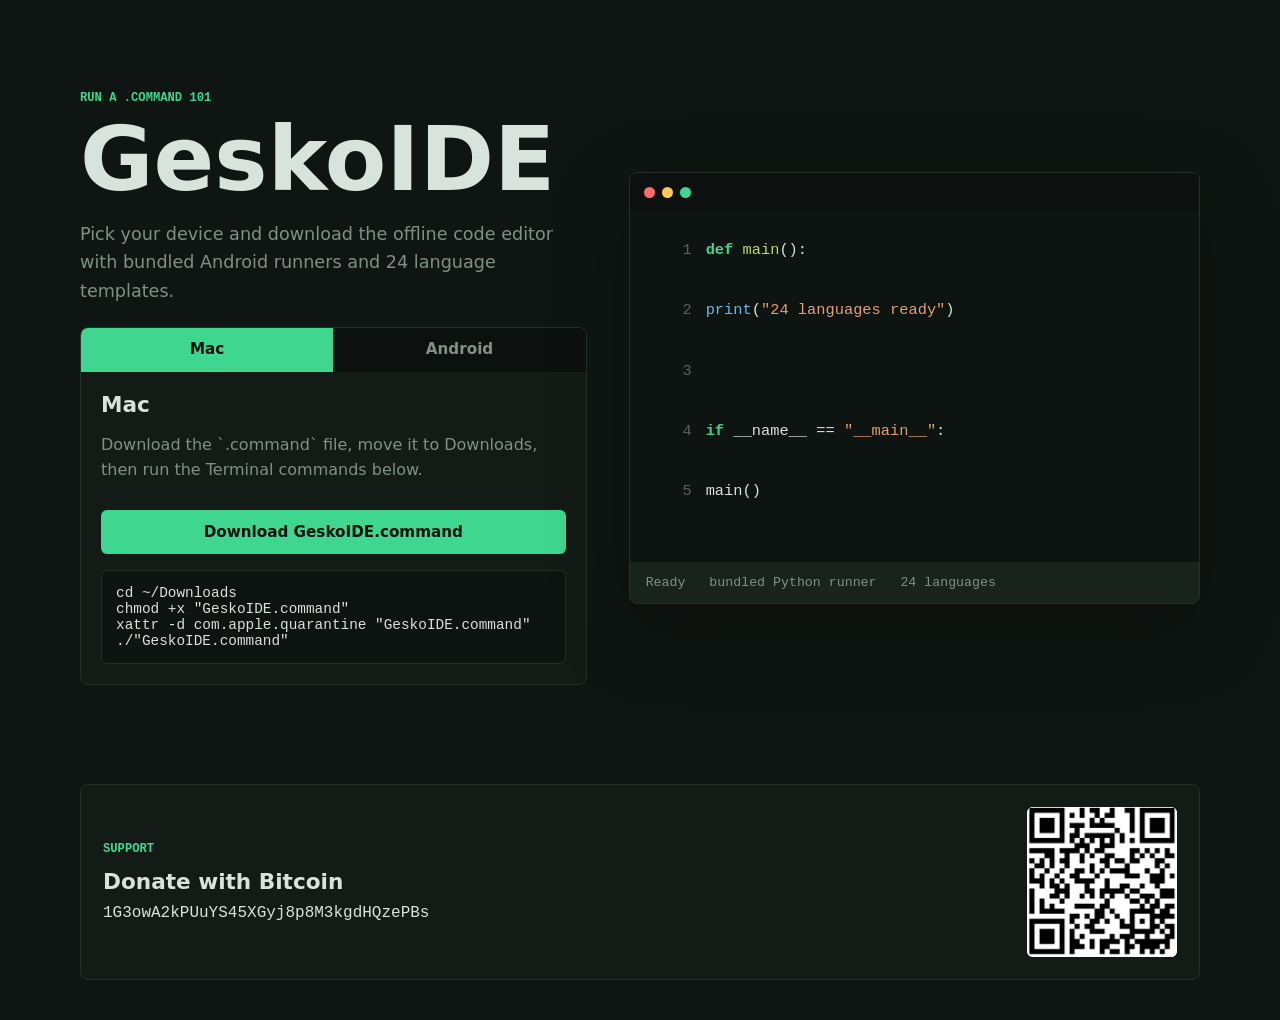
==== index.html @ e7c5723a "Add bundled Android runners" ====
<!doctype html>
<html lang="en">
<head>
  <meta charset="utf-8">
  <meta name="viewport" content="width=device-width, initial-scale=1">
  <title>GeskoIDE - Run a .command 101</title>
  <link rel="stylesheet" href="assets/site.css">
</head>
<body>
  <main class="shell">
    <section class="hero" aria-labelledby="title">
      <div class="hero-copy">
        <p class="eyebrow">Run a .command 101</p>
        <h1 id="title">GeskoIDE</h1>
        <p class="intro">Pick your device and download the offline code editor with bundled Android runners and 24 language templates.</p>
        <div class="device-card" aria-label="Choose device">
          <div class="segmented" role="tablist" aria-label="Device">
            <button class="segment active" type="button" data-device="mac" role="tab" aria-selected="true">Mac</button>
            <button class="segment" type="button" data-device="android" role="tab" aria-selected="false">Android</button>
          </div>
          <div class="download-panel" id="mac-panel">
            <h2>Mac</h2>
            <p>Download the `.command` file, move it to Downloads, then run the Terminal commands below.</p>
            <a class="download-button" href="GeskoIDE.command" download>Download GeskoIDE.command</a>
            <pre><code>cd ~/Downloads
chmod +x "GeskoIDE.command"
xattr -d com.apple.quarantine "GeskoIDE.command"
./"GeskoIDE.command"</code></pre>
          </div>
          <div class="download-panel hidden" id="android-panel">
            <h2>Android</h2>
            <p>Download the runner APK with bundled Python, JavaScript, basic TypeScript, SQL, Shell, HTML, CSS, Markdown, and JSON support.</p>
            <a class="download-button" href="GeskoIDE.apk" download>Download GeskoIDE.apk</a>
            <ol>
              <li>Tap the APK after it finishes downloading.</li>
              <li>Allow installation from this source if Android asks.</li>
              <li>Open GeskoIDE from your app launcher and choose New or Lang.</li>
            </ol>
          </div>
        </div>
      </div>
      <div class="preview" aria-label="GeskoIDE preview">
        <div class="preview-top">
          <span></span><span></span><span></span>
        </div>
        <div class="preview-body">
          <div class="line dim">1</div><div><span class="kw">def</span> <span class="fn">main</span>():</div>
          <div class="line dim">2</div><div>    <span class="bi">print</span>(<span class="str">"24 languages ready"</span>)</div>
          <div class="line dim">3</div><div></div>
          <div class="line dim">4</div><div><span class="kw">if</span> __name__ == <span class="str">"__main__"</span>:</div>
          <div class="line dim">5</div><div>    main()</div>
        </div>
        <div class="preview-status">Ready &nbsp; bundled Python runner &nbsp; 24 languages</div>
      </div>
    </section>

    <section class="support" aria-labelledby="support-title">
      <div>
        <p class="eyebrow">Support</p>
        <h2 id="support-title">Donate with Bitcoin</h2>
        <p class="address">1G3owA2kPUuYS45XGyj8p8M3kgdHQzePBs</p>
      </div>
      <img src="bitcoin-qr.jpg" alt="Bitcoin donation QR code">
    </section>
  </main>
  <script src="assets/site.js"></script>
</body>
</html>
---- assets/site.css ----
:root {
  color-scheme: dark;
  --bg: #0f1512;
  --panel: #131b17;
  --editor: #0e1411;
  --gutter: #0c110f;
  --status: #18231d;
  --hover: #1d2a23;
  --active: #24352c;
  --border: #233129;
  --fg: #d7e3db;
  --dim: #7f9187;
  --faint: #54655c;
  --accent: #3fd68f;
  --accent-dark: #2a9463;
  --error: #ff6b6b;
  --warn: #ffc857;
  --info: #6fb7ff;
}

* {
  box-sizing: border-box;
}

body {
  margin: 0;
  min-height: 100vh;
  font-family: Inter, ui-sans-serif, system-ui, -apple-system, BlinkMacSystemFont, "Segoe UI", sans-serif;
  background: var(--bg);
  color: var(--fg);
}

.shell {
  width: min(1120px, calc(100% - 32px));
  margin: 0 auto;
}

.hero {
  min-height: min(760px, 92vh);
  display: grid;
  grid-template-columns: minmax(0, 0.94fr) minmax(320px, 1.06fr);
  gap: 42px;
  align-items: center;
  padding: 46px 0 30px;
}

.hero > * {
  min-width: 0;
}

.eyebrow {
  margin: 0 0 12px;
  color: var(--accent);
  font: 700 0.76rem/1.2 ui-monospace, SFMono-Regular, Menlo, Monaco, Consolas, monospace;
  text-transform: uppercase;
}

h1 {
  margin: 0;
  font-size: clamp(3.1rem, 7vw, 6.6rem);
  line-height: 0.95;
  letter-spacing: 0;
}

h2 {
  margin: 0 0 10px;
  font-size: 1.35rem;
}

.intro {
  max-width: 520px;
  margin: 18px 0 22px;
  color: var(--dim);
  font-size: 1.1rem;
  line-height: 1.6;
}

.device-card,
.preview,
.support {
  border: 1px solid var(--border);
  background: var(--panel);
  border-radius: 8px;
}

.device-card {
  overflow: hidden;
}

.segmented {
  display: grid;
  grid-template-columns: 1fr 1fr;
  background: var(--gutter);
}

button,
.download-button {
  min-height: 44px;
  border: 0;
  font: 700 0.95rem/1 ui-sans-serif, system-ui, sans-serif;
  cursor: pointer;
}

.segment {
  color: var(--dim);
  background: transparent;
}

.segment.active {
  color: #06120d;
  background: var(--accent);
}

.download-panel {
  padding: 20px;
}

.download-panel p,
.download-panel li {
  color: var(--dim);
  line-height: 1.55;
}

.download-button {
  display: inline-flex;
  align-items: center;
  justify-content: center;
  text-align: center;
  width: 100%;
  margin: 12px 0 16px;
  padding: 0 18px;
  border-radius: 6px;
  color: #06120d;
  background: var(--accent);
  text-decoration: none;
}

pre {
  overflow-x: auto;
  margin: 0;
  padding: 14px;
  color: var(--fg);
  background: var(--editor);
  border: 1px solid var(--border);
  border-radius: 6px;
  white-space: pre-wrap;
  overflow-wrap: anywhere;
}

code {
  font-family: ui-monospace, SFMono-Regular, Menlo, Monaco, Consolas, monospace;
  font-size: 0.9rem;
}

.hidden {
  display: none;
}

.preview {
  overflow: hidden;
  box-shadow: 0 24px 80px rgba(0, 0, 0, 0.28);
}

.preview-top {
  display: flex;
  gap: 7px;
  padding: 14px;
  background: var(--gutter);
}

.preview-top span {
  width: 11px;
  height: 11px;
  border-radius: 50%;
  background: var(--faint);
}

.preview-top span:first-child {
  background: var(--error);
}

.preview-top span:nth-child(2) {
  background: var(--warn);
}

.preview-top span:nth-child(3) {
  background: var(--accent);
}

.preview-body {
  display: grid;
  grid-template-columns: 42px minmax(440px, 1fr);
  gap: 0 14px;
  min-height: 350px;
  overflow-x: auto;
  padding: 24px 20px;
  background: var(--editor);
  font: 0.96rem/1.95 ui-monospace, SFMono-Regular, Menlo, Monaco, Consolas, monospace;
}

.line {
  text-align: right;
  color: var(--faint);
}

.kw {
  color: #45d38a;
  font-weight: 700;
}

.fn {
  color: #bcd96c;
}

.bi {
  color: #6cb8e8;
}

.str {
  color: #e6a06c;
}

.preview-status {
  padding: 12px 16px;
  background: var(--status);
  color: var(--dim);
  font: 0.83rem/1.3 ui-monospace, SFMono-Regular, Menlo, Monaco, Consolas, monospace;
}

.support {
  display: grid;
  grid-template-columns: minmax(0, 1fr) 150px;
  gap: 20px;
  align-items: center;
  margin: 24px 0 40px;
  padding: 22px;
}

.address {
  overflow-wrap: anywhere;
  margin: 0;
  color: var(--fg);
  font-family: ui-monospace, SFMono-Regular, Menlo, Monaco, Consolas, monospace;
}

.support img {
  width: 150px;
  height: 150px;
  object-fit: contain;
  background: #fff;
  border-radius: 6px;
}

@media (max-width: 820px) {
  .shell {
    width: min(100% - 22px, 640px);
  }

  .hero {
    min-height: auto;
    grid-template-columns: 1fr;
    gap: 24px;
    padding-top: 28px;
  }

  .preview-body {
    min-height: 250px;
    grid-template-columns: 34px minmax(0, 1fr);
    padding: 18px 14px;
  }

  .support {
    grid-template-columns: 1fr;
  }
}
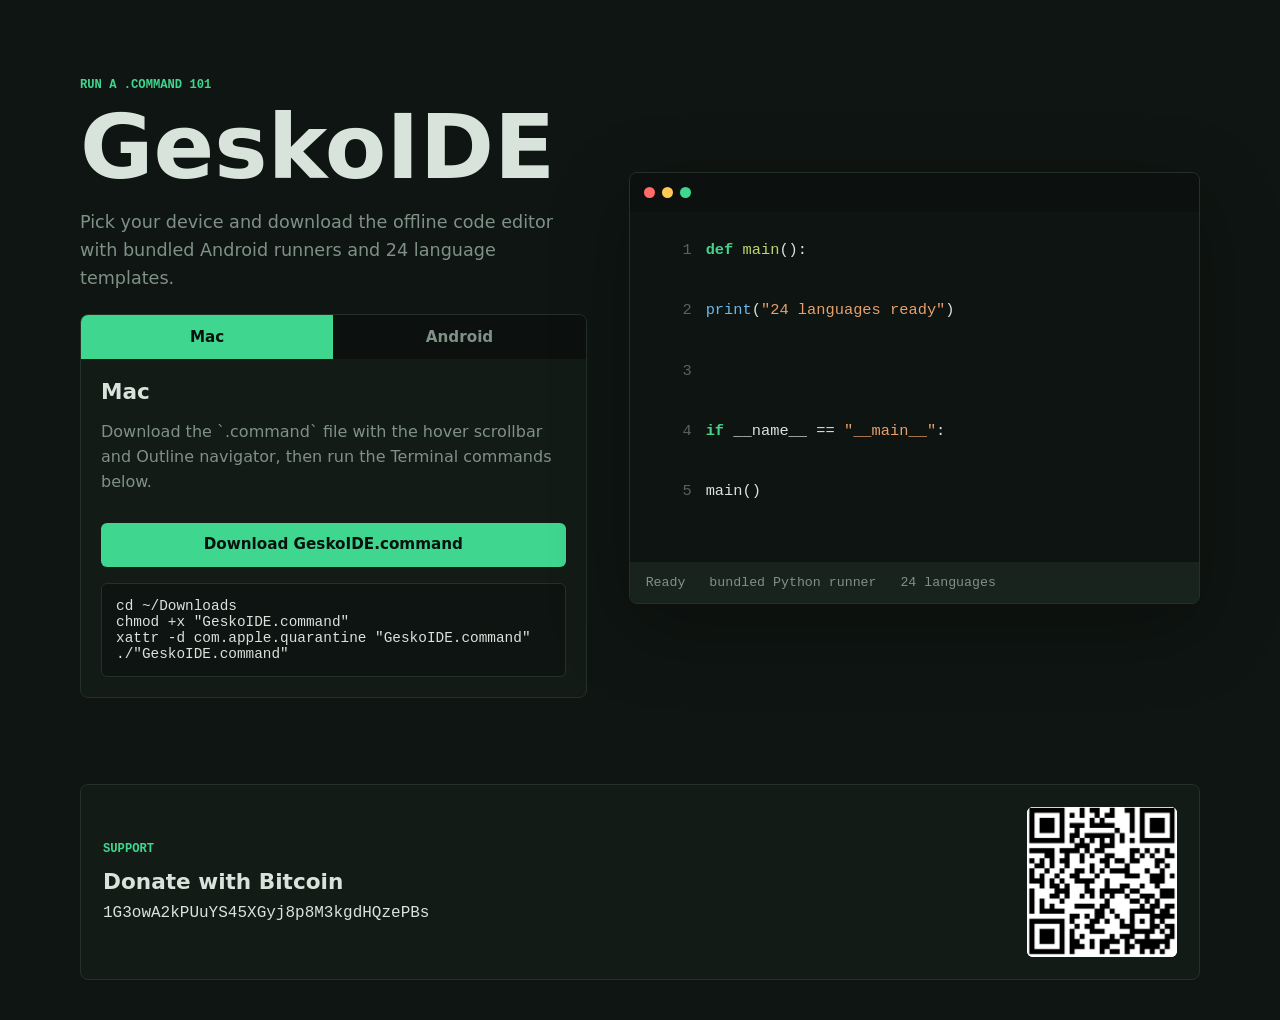
==== commit e6f0f873: "Improve scrolling outline and fixes" ====
--- a/index.html
+++ b/index.html
@@ -20,8 +20,8 @@
           </div>
           <div class="download-panel" id="mac-panel">
             <h2>Mac</h2>
-            <p>Download the `.command` file, move it to Downloads, then run the Terminal commands below.</p>
-            <a class="download-button" href="GeskoIDE.command" download>Download GeskoIDE.command</a>
+            <p>Download the `.command` file with the hover scrollbar and Outline navigator, then run the Terminal commands below.</p>
+            <a class="download-button" href="https://github.com/richardjiangs/GeckoIDE/raw/main/GeskoIDE.command" download>Download GeskoIDE.command</a>
             <pre><code>cd ~/Downloads
 chmod +x "GeskoIDE.command"
 xattr -d com.apple.quarantine "GeskoIDE.command"
@@ -29,8 +29,8 @@
           </div>
           <div class="download-panel hidden" id="android-panel">
             <h2>Android</h2>
-            <p>Download the runner APK with bundled Python, JavaScript, basic TypeScript, SQL, Shell, HTML, CSS, Markdown, and JSON support.</p>
-            <a class="download-button" href="GeskoIDE.apk" download>Download GeskoIDE.apk</a>
+            <p>Download the runner APK with a persistent scrollbar, Outline navigator, stronger Fix button, and bundled Python, Go, JavaScript, basic TypeScript, SQL, Shell, HTML, CSS, Markdown, and JSON support.</p>
+            <a class="download-button" href="https://github.com/richardjiangs/GeckoIDE/raw/main/GeskoIDE.apk" download>Download GeskoIDE.apk</a>
             <ol>
               <li>Tap the APK after it finishes downloading.</li>
               <li>Allow installation from this source if Android asks.</li>
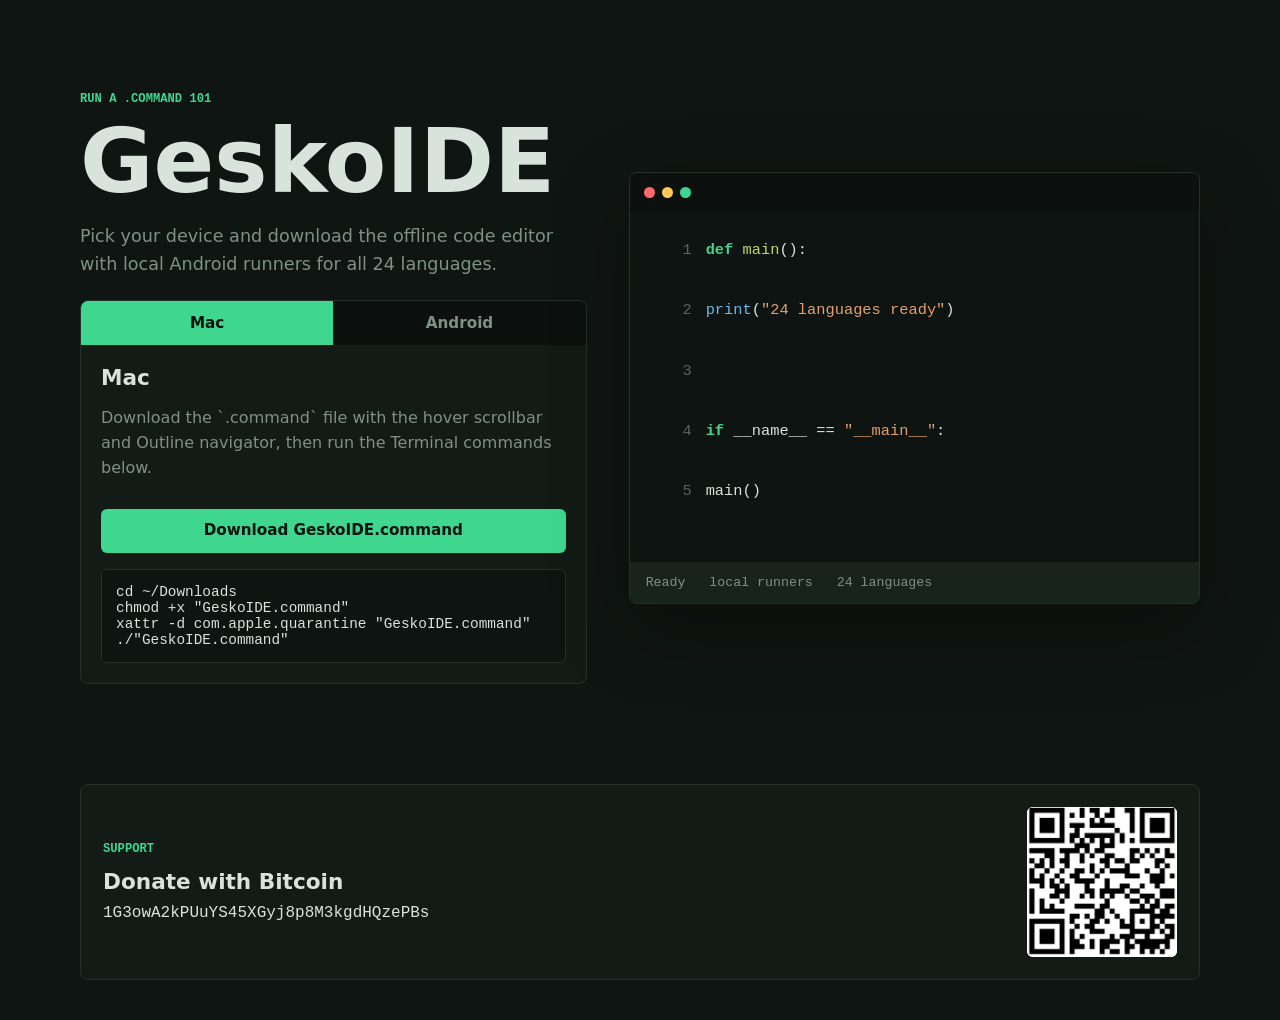
==== commit 92d9f597: "Run all Android languages locally" ====
--- a/index.html
+++ b/index.html
@@ -12,7 +12,7 @@
       <div class="hero-copy">
         <p class="eyebrow">Run a .command 101</p>
         <h1 id="title">GeskoIDE</h1>
-        <p class="intro">Pick your device and download the offline code editor with bundled Android runners and 24 language templates.</p>
+        <p class="intro">Pick your device and download the offline code editor with local Android runners for all 24 languages.</p>
         <div class="device-card" aria-label="Choose device">
           <div class="segmented" role="tablist" aria-label="Device">
             <button class="segment active" type="button" data-device="mac" role="tab" aria-selected="true">Mac</button>
@@ -29,7 +29,7 @@
           </div>
           <div class="download-panel hidden" id="android-panel">
             <h2>Android</h2>
-            <p>Download the runner APK with a persistent scrollbar, Outline navigator, stronger Fix button, and bundled Python, Go, JavaScript, basic TypeScript, SQL, Shell, HTML, CSS, Markdown, and JSON support.</p>
+            <p>Download the stable APK with local Run support for all 24 languages, no server APIs, stronger Check diagnostics, and Debug for every language.</p>
             <a class="download-button" href="https://github.com/richardjiangs/GeckoIDE/raw/main/GeskoIDE.apk" download>Download GeskoIDE.apk</a>
             <ol>
               <li>Tap the APK after it finishes downloading.</li>
@@ -50,7 +50,7 @@
           <div class="line dim">4</div><div><span class="kw">if</span> __name__ == <span class="str">"__main__"</span>:</div>
           <div class="line dim">5</div><div>    main()</div>
         </div>
-        <div class="preview-status">Ready &nbsp; bundled Python runner &nbsp; 24 languages</div>
+        <div class="preview-status">Ready &nbsp; local runners &nbsp; 24 languages</div>
       </div>
     </section>
 
